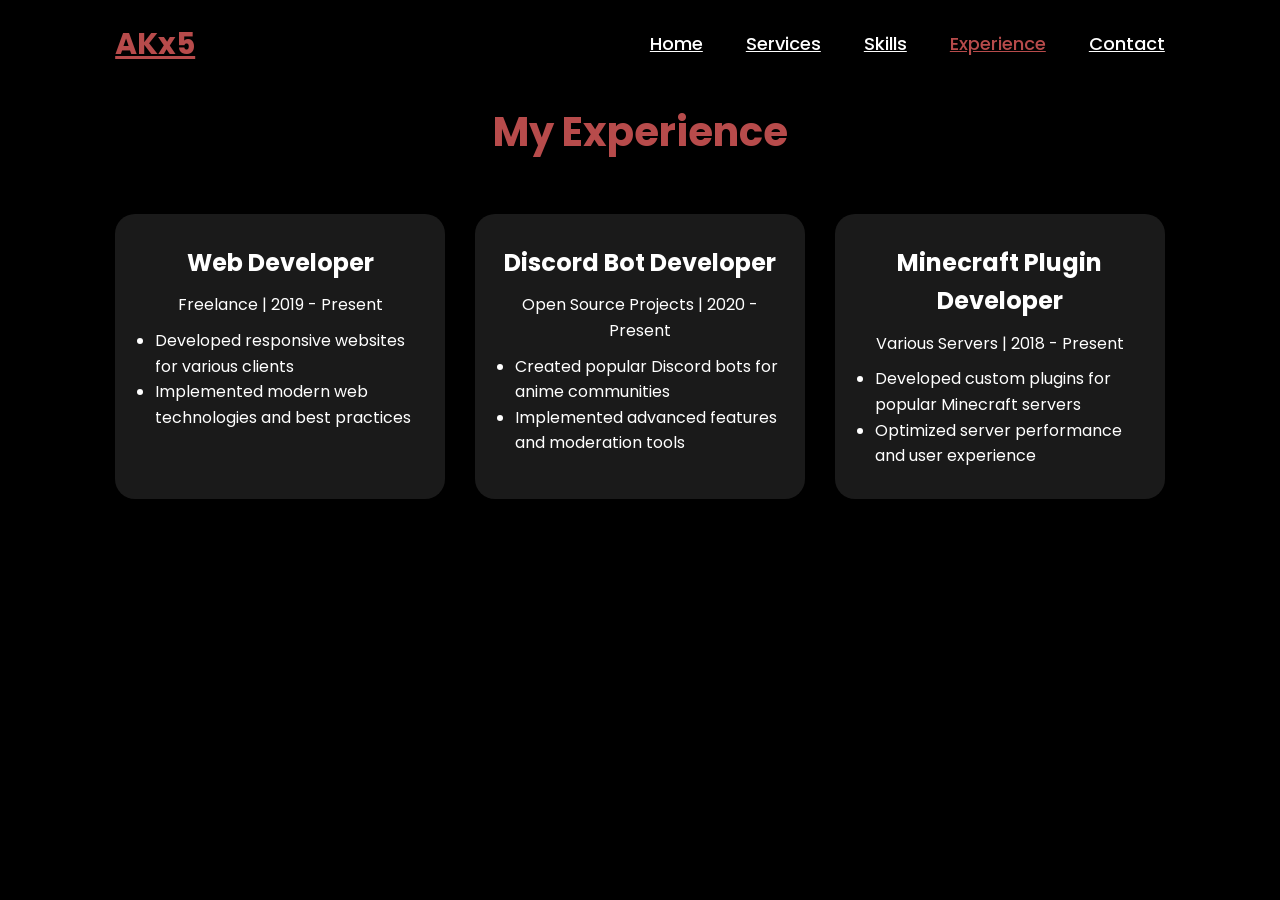
==== experience.html @ 6afd2915 "Create experience.html" ====
<!DOCTYPE html>
<html lang="en">
<head>
    <meta charset="UTF-8">
    <meta name="viewport" content="width=device-width, initial-scale=1.0">
    <link rel="stylesheet" href="https://cdnjs.cloudflare.com/ajax/libs/font-awesome/6.5.2/css/all.min.css">
    <link rel="stylesheet" href="style.css">
    <title>AKx5 Experience</title>
</head>
<body>
    <header>
        <a href="index.html" class="logo">AKx5</a>
        <nav>
            <a href="index.html">Home</a>
            <a href="services.html">Services</a>
            <a href="skills.html">Skills</a>
            <a href="experience.html" class="active">Experience</a>
            <a href="contact.html">Contact</a>
        </nav>
    </header>

    <section id="experience" class="experience">
        <h2 class="section-title">My Experience</h2>
        <div class="experience-container">
            <div class="experience-box">
                <h3>Web Developer</h3>
                <p>Freelance | 2019 - Present</p>
                <ul>
                    <li>Developed responsive websites for various clients</li>
                    <li>Implemented modern web technologies and best practices</li>
                </ul>
            </div>
            <div class="experience-box">
                <h3>Discord Bot Developer</h3>
                <p>Open Source Projects | 2020 - Present</p>
                <ul>
                    <li>Created popular Discord bots for anime communities</li>
                    <li>Implemented advanced features and moderation tools</li>
                </ul>
            </div>
            <div class="experience-box">
                <h3>Minecraft Plugin Developer</h3>
                <p>Various Servers | 2018 - Present</p>
                <ul>
                    <li>Developed custom plugins for popular Minecraft servers</li>
                    <li>Optimized server performance and user experience</li>
                </ul>
            </div>
        </div>
    </section>
</body>
</html>
---- style.css ----
@import url('https://fonts.googleapis.com/css2?family=Poppins:wght@100;200;300;400;500;600;700&display=swap');

:root {
    --primary-color: #b74b4b;
    --bg-color: #000;
    --text-color: #fff;
}

* {
    margin: 0;
    padding: 0;
    box-sizing: border-box;
    font-family: 'Poppins', sans-serif;
}

html {
    font-size: 62.5%;
    scroll-behavior: smooth;
}

body {
    background-color: var(--bg-color);
    color: var(--text-color);
    line-height: 1.6;
}

header {
    position: fixed;
    top: 0;
    left: 0;
    width: 100%;
    padding: 2rem 9%;
    background-color: rgba(0, 0, 0, 0.8);
    display: flex;
    justify-content: space-between;
    align-items: center;
    z-index: 100;
}

.logo {
    font-size: 3rem;
    color: var(--primary-color);
    font-weight: 700;
    transition: 0.3s ease;
}

.logo:hover {
    transform: scale(1.1);
}

nav a {
    font-size: 1.8rem;
    color: var(--text-color);
    margin-left: 4rem;
    font-weight: 500;
    transition: 0.3s ease;
}

nav a:hover,
nav a.active {
    color: var(--primary-color);
}

section {
    min-height: 100vh;
    padding: 10rem 9% 2rem;
}

.section-title {
    font-size: 4rem;
    text-align: center;
    margin-bottom: 5rem;
    color: var(--primary-color);
}

.home {
    display: flex;
    justify-content: center;
    align-items: center;
    gap: 8rem;
}

.home-content h1 {
    font-size: 5.6rem;
    font-weight: 700;
    line-height: 1.3;
}

.home-content h3 {
    font-size: 3.2rem;
    margin-bottom: 1rem;
}

.home-content p {
    font-size: 1.6rem;
    margin-bottom: 3rem;
}

.home-img img {
    width: 35vw;
    border-radius: 50%;
    box-shadow: 0 0 25px var(--primary-color);
}

.social-icons a {
    display: inline-flex;
    justify-content: center;
    align-items: center;
    width: 4rem;
    height: 4rem;
    background-color: transparent;
    border: 0.2rem solid var(--primary-color);
    font-size: 2rem;
    border-radius: 50%;
    margin: 3rem 1.5rem 3rem 0;
    transition: 0.3s ease;
    color: var(--primary-color);
}

.social-icons a:hover {
    background-color: var(--primary-color);
    color: var(--bg-color);
    box-shadow: 0 0 25px var(--primary-color);
}

.btn {
    display: inline-block;
    padding: 1rem 2.8rem;
    background-color: var(--primary-color);
    border-radius: 4rem;
    font-size: 1.6rem;
    color: var(--bg-color);
    letter-spacing: 0.1rem;
    font-weight: 600;
    transition: 0.3s ease;
    cursor: pointer;
}

.btn:hover {
    box-shadow: 0 0 25px var(--primary-color);
}

.services-container,
.skills-container,
.experience-container {
    display: grid;
    grid-template-columns: repeat(auto-fit, minmax(250px, 1fr));
    gap: 3rem;
}

.service-box,
.skill-box,
.experience-box {
    background-color: rgba(255, 255, 255, 0.1);
    padding: 3rem 2rem;
    border-radius: 2rem;
    text-align: center;
    transition: 0.3s ease;
}

.service-box:hover,
.experience-box:hover {
    transform: scale(1.05);
}

.service-box i {
    font-size: 5rem;
    color: var(--primary-color);
    margin-bottom: 2rem;
}

.service-box h3,
.skill-box h3,
.experience-box h3 {
    font-size: 2.4rem;
    margin-bottom: 1rem;
}

.service-box p,
.experience-box p,
.experience-box ul {
    font-size: 1.6rem;
}

.progress-bar {
    width: 100%;
    height: 1rem;
    background-color: rgba(255, 255, 255, 0.2);
    border-radius: 0.5rem;
    margin-top: 1rem;
}

.progress {
    height: 100%;
    background-color: var(--primary-color);
    border-radius: 0.5rem;
}

.experience-box ul {
    text-align: left;
    padding-left: 2rem;
    margin-top: 1rem;
}

.contact-container {
    display: flex;
    justify-content: space-between;
    gap: 5rem;
}

.contact-container form {
    flex: 1;
    display: flex;
    flex-direction: column;
    gap: 2rem;
}

.contact-container input,
.contact-container textarea {
    width: 100%;
    padding: 1.5rem;
    font-size: 1.6rem;
    color: var(--text-color);
    background-color: rgba(255, 255, 255, 0.1);
    border-radius: 0.5rem;
    border: none;
}

.contact-container textarea {
    resize: vertical;
    min-height: 15rem;
}

.contact-info {
    flex: 1;
}

.info-item {
    display: flex;
    align-items: center;
    margin-bottom: 3rem;
}

.info-item i {
    font-size: 3rem;
    color: var(--primary-color);
    margin-right: 2rem;
}

.info-item p {
    font-size: 1.8rem;
}

@media (max-width: 1200px) {
    html {
        font-size: 55%;
    }
}

@media (max-width: 991px) {
    header {
        padding: 2rem 3%;
    }

    section {
        padding: 10rem 3% 2rem;
    }

    .home {
        flex-direction: column-reverse;
        text-align: center;
    }

    .home-img img {
        width: 70vw;
        margin-top: 4rem;
    }

    .services-container,
    .skills-container,
    .experience-container {
        grid-template-columns: repeat(2, 1fr);
    }

    .contact-container {
        flex-direction: column;
    }
}

@media (max-width: 768px) {
    header {
        flex-direction: column;
    }

    nav {
        margin-top: 2rem;
    }

    nav a {
        margin: 0 1rem;
    }

    .home-content h1 {
        font-size: 5rem;
    }

    .home-content h3 {
        font-size: 2.6rem;
    }

    .services-container,
    .skills-container,
    .experience-container {
        grid-template-columns: 1fr;
    }
}

@media (max-width: 450px) {
    html {
        font-size: 50%;
    }
}
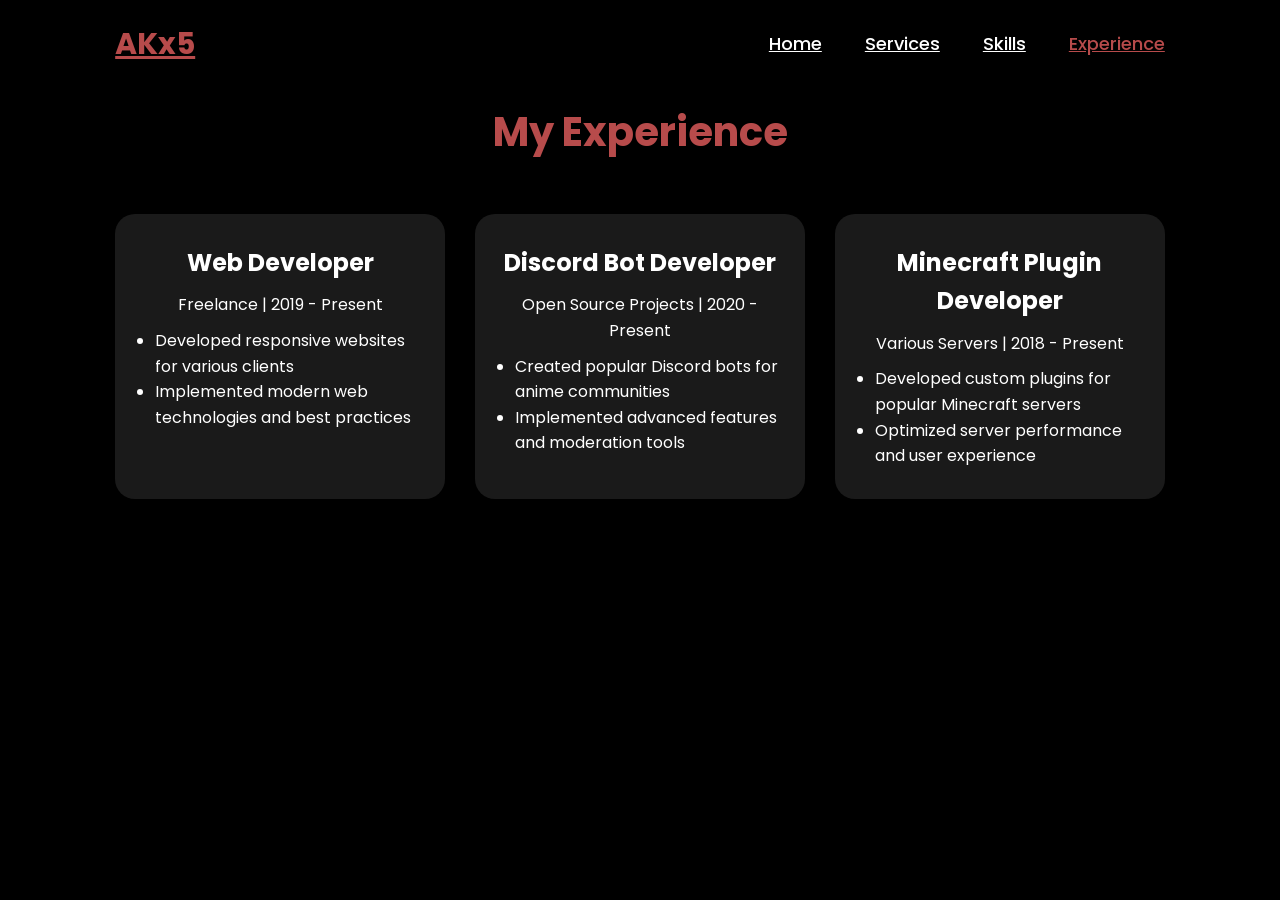
==== commit 057ab444: "Update experience.html" ====
--- a/experience.html
+++ b/experience.html
@@ -5,7 +5,7 @@
     <meta name="viewport" content="width=device-width, initial-scale=1.0">
     <link rel="stylesheet" href="https://cdnjs.cloudflare.com/ajax/libs/font-awesome/6.5.2/css/all.min.css">
     <link rel="stylesheet" href="style.css">
-    <title>AKx5 Experience</title>
+    <title>Experience - AKx5 Portfolio</title>
 </head>
 <body>
     <header>
@@ -15,7 +15,6 @@
             <a href="services.html">Services</a>
             <a href="skills.html">Skills</a>
             <a href="experience.html" class="active">Experience</a>
-            <a href="contact.html">Contact</a>
         </nav>
     </header>
 
@@ -25,7 +24,7 @@
             <div class="experience-box">
                 <h3>Web Developer</h3>
                 <p>Freelance | 2019 - Present</p>
-                <ul>
+                <ul class="dropdown">
                     <li>Developed responsive websites for various clients</li>
                     <li>Implemented modern web technologies and best practices</li>
                 </ul>
@@ -33,7 +32,7 @@
             <div class="experience-box">
                 <h3>Discord Bot Developer</h3>
                 <p>Open Source Projects | 2020 - Present</p>
-                <ul>
+                <ul class="dropdown">
                     <li>Created popular Discord bots for anime communities</li>
                     <li>Implemented advanced features and moderation tools</li>
                 </ul>
@@ -41,12 +40,14 @@
             <div class="experience-box">
                 <h3>Minecraft Plugin Developer</h3>
                 <p>Various Servers | 2018 - Present</p>
-                <ul>
+                <ul class="dropdown">
                     <li>Developed custom plugins for popular Minecraft servers</li>
                     <li>Optimized server performance and user experience</li>
                 </ul>
             </div>
         </div>
     </section>
+
+    <script src="script.js"></script>
 </body>
 </html>
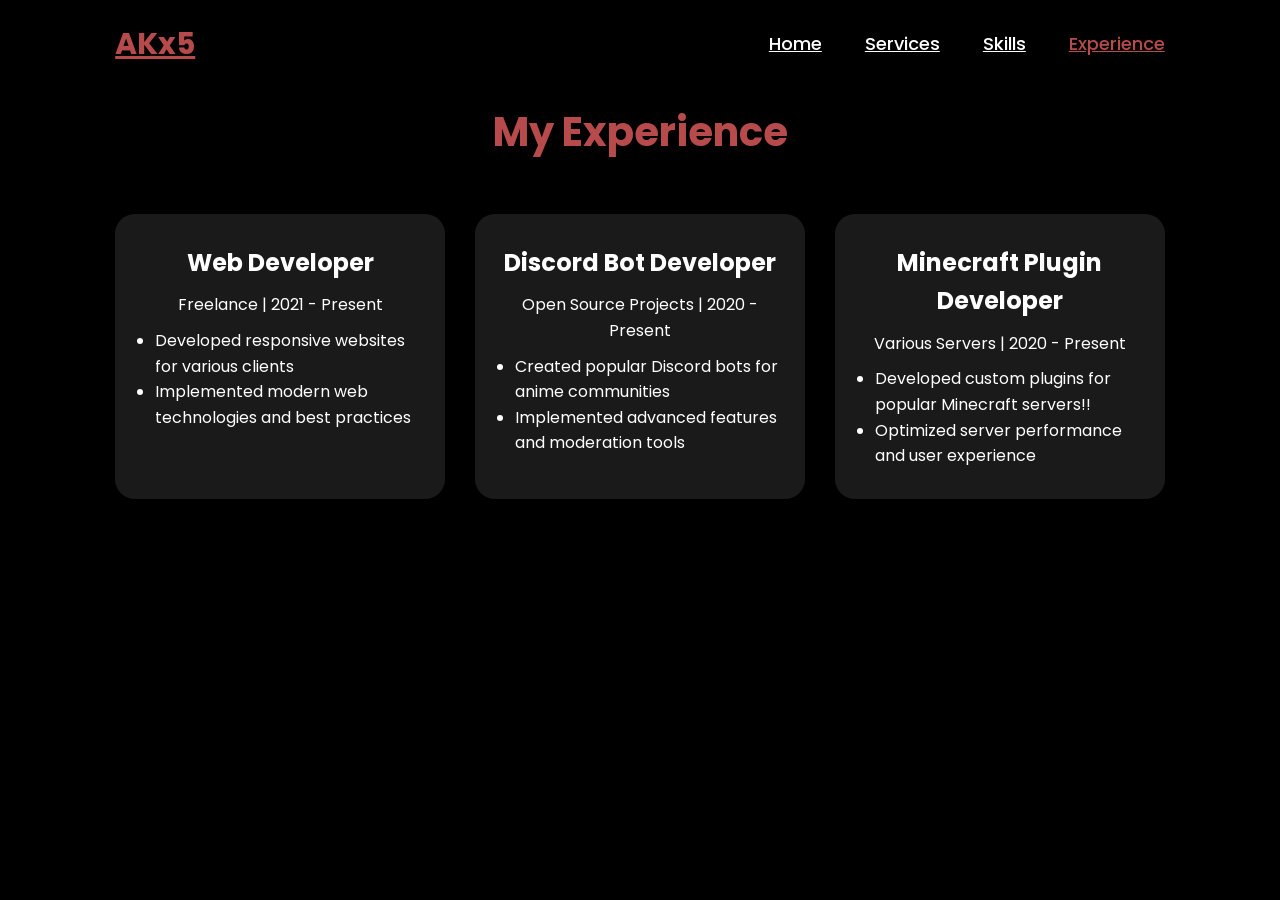
==== commit 4b40c89e: "Update experience.html" ====
--- a/experience.html
+++ b/experience.html
@@ -23,7 +23,7 @@
         <div class="experience-container">
             <div class="experience-box">
                 <h3>Web Developer</h3>
-                <p>Freelance | 2019 - Present</p>
+                <p>Freelance | 2021 - Present</p>
                 <ul class="dropdown">
                     <li>Developed responsive websites for various clients</li>
                     <li>Implemented modern web technologies and best practices</li>
@@ -39,9 +39,9 @@
             </div>
             <div class="experience-box">
                 <h3>Minecraft Plugin Developer</h3>
-                <p>Various Servers | 2018 - Present</p>
+                <p>Various Servers | 2020 - Present</p>
                 <ul class="dropdown">
-                    <li>Developed custom plugins for popular Minecraft servers</li>
+                    <li>Developed custom plugins for popular Minecraft servers!! </li>
                     <li>Optimized server performance and user experience</li>
                 </ul>
             </div>
